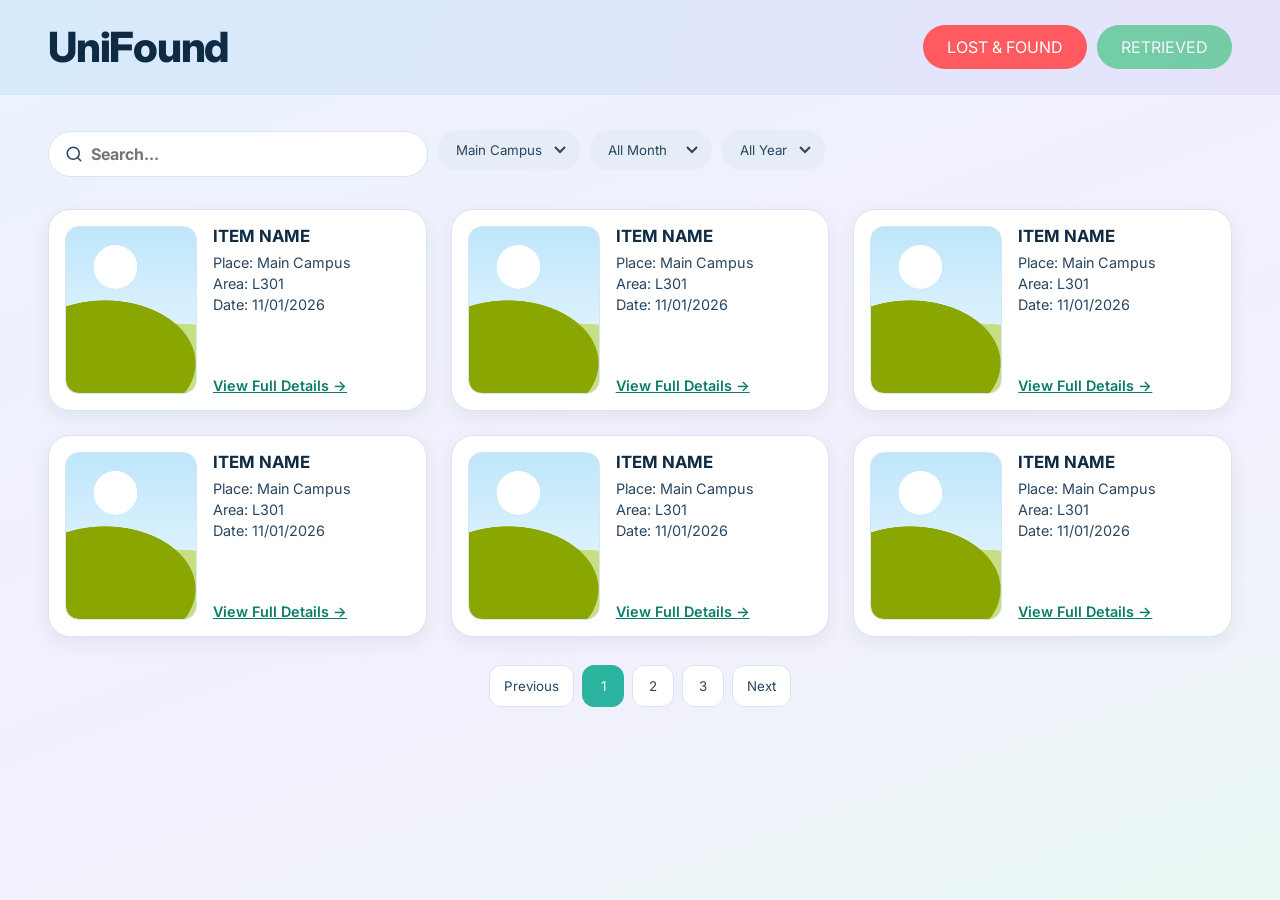
==== index.html @ 242deca7 "static pages and additional icons" ====
<!DOCTYPE html>
<html lang="en">
<head>
  <meta charset="utf-8">
  <meta name="viewport" content="width=device-width, initial-scale=1">
  <title>UniFound</title>
  <link rel="preconnect" href="https://fonts.googleapis.com">
  <link rel="stylesheet" href="https://fonts.googleapis.com/css2?family=Inter:wght@400;500;600;700;800&display=swap">
  <link rel="stylesheet" href="css/style.css">
</head>
<body>

  <!-- ===== Header ===== -->
  <header class="top">
    <a class="logo" href="index.html">UniFound</a>
    <nav class="nav">
      <a class="pill lf on" href="index.html">LOST &amp; FOUND</a>
      <a class="pill rt" href="retrieved.html">RETRIEVED</a>
    </nav>
  </header>

  <main>
    <!-- Search and filters -->
    <div class="bar">
      <label class="search">
        <img class="icon" src="assets/icons/search.svg" alt="">
        <input type="search" placeholder="Search..." aria-label="Search items">
      </label>
      <select aria-label="Campus">
        <option>Main Campus</option>
        <option>All Campuses</option>
      </select>
      <select aria-label="Month">
        <option>All Month</option>
        <option>November</option>
      </select>
      <select aria-label="Year">
        <option>All Year</option>
        <option>2026</option>
      </select>
    </div>
    <!-- Item cards -->
    <section class="grid">
      <article class="card" style="--i: 1">
        <div class="ph"></div>
        <div class="card-body">
          <h3>Item name</h3>
          <span>Place: Main Campus</span>
          <span>Area: L301</span>
          <span>Date: 11/01/2026</span>
          <a class="more" href="#details">View Full Details &rarr;</a>
        </div>
      </article>
      <article class="card" style="--i: 2">
        <div class="ph"></div>
        <div class="card-body">
          <h3>Item name</h3>
          <span>Place: Main Campus</span>
          <span>Area: L301</span>
          <span>Date: 11/01/2026</span>
          <a class="more" href="#details">View Full Details &rarr;</a>
        </div>
      </article>
      <article class="card" style="--i: 3">
        <div class="ph"></div>
        <div class="card-body">
          <h3>Item name</h3>
          <span>Place: Main Campus</span>
          <span>Area: L301</span>
          <span>Date: 11/01/2026</span>
          <a class="more" href="#details">View Full Details &rarr;</a>
        </div>
      </article>
      <article class="card" style="--i: 4">
        <div class="ph"></div>
        <div class="card-body">
          <h3>Item name</h3>
          <span>Place: Main Campus</span>
          <span>Area: L301</span>
          <span>Date: 11/01/2026</span>
          <a class="more" href="#details">View Full Details &rarr;</a>
        </div>
      </article>
      <article class="card" style="--i: 5">
        <div class="ph"></div>
        <div class="card-body">
          <h3>Item name</h3>
          <span>Place: Main Campus</span>
          <span>Area: L301</span>
          <span>Date: 11/01/2026</span>
          <a class="more" href="#details">View Full Details &rarr;</a>
        </div>
      </article>
      <article class="card" style="--i: 6">
        <div class="ph"></div>
        <div class="card-body">
          <h3>Item name</h3>
          <span>Place: Main Campus</span>
          <span>Area: L301</span>
          <span>Date: 11/01/2026</span>
          <a class="more" href="#details">View Full Details &rarr;</a>
        </div>
      </article>
    </section>
    <!-- Pagination -->
    <nav class="pager" aria-label="Pages">
      <button type="button">Previous</button>
      <button type="button" class="on">1</button>
      <button type="button">2</button>
      <button type="button">3</button>
      <button type="button">Next</button>
    </nav>
  </main>

  <!-- ===== Item popup (opened by the #details link on each card) ===== -->
  <div id="details" class="overlay">
    <div class="dialog" role="dialog" aria-modal="true" aria-labelledby="item-title">
      <a class="close" href="#" aria-label="Close"><img class="icon" src="assets/icons/close.svg" alt=""></a>

      <!-- Photo viewer -->
      <div class="gallery">
        <span class="count">3/5</span>
        <div class="ph"></div>
        <button class="view" type="button">VIEW IMAGE</button>
      </div>

      <!-- Details -->
      <div class="info">
        <h2 id="item-title">Phone with black case <span>ID#6767</span></h2>
        <b>Item Description:</b>
        <p class="desc">Black phone with black case, with a sanrio kuromi sticker at the back of the case</p>
        <div class="meta">
          <span><b>Place:</b> Main Campus</span>
          <span><b>Status:</b> <span class="bad">UNCLAIMED</span></span>
          <span><b>Area:</b> L304</span>
          <span></span>
          <span><b>Date Lost:</b> 11/01/2026</span>
        </div>
        <!-- University contact details -->
        <div class="claim">
          <p>If you claim that this item is yours, please message or contact us at:</p>
          <div class="contact">
            <span><img class="icon" src="assets/icons/phone.svg" alt=""> (075) 523 2000</span>
            <a href="mailto:info@udd.edu.ph"><img class="icon" src="assets/icons/mail.svg" alt=""> info@udd.edu.ph</a>
            <a href="#"><img class="icon" src="assets/icons/messenger.svg" alt=""> Universidad de Dagupan</a>
          </div>
        </div>
      </div>
    </div>
  </div>

</body>
</html>
---- css/style.css ----
/* ==========================================================================
   UniFound – stylesheet
   1. Tokens   2. Base   3. Header   4. Toolbar   5. Cards   6. Pagination
   7. Popup    8. Buttons   9. Forms   10. Responsive & reduced motion
   ========================================================================== */

/* 1. Tokens ---------------------------------------------------------------- */
:root {
  --navy: #0f2a43;
  --ink: #2a4560;
  --teal: #2bb5a0;
  --violet: #7c5cf0;
  --coral: #ff5a5f;
  --green: #2fbf71;
  --line: #d9e5f2;
  --radius: 22px;
  --header-gradient: linear-gradient(110deg, #d6eafb 0%, #e8e2fb 55%, #d5f2ec 100%);
}

/* 2. Base ------------------------------------------------------------------ */
* {
  box-sizing: border-box;
  margin: 0;
}

body {
  min-height: 100vh;
  font-family: Inter, "Segoe UI", system-ui, sans-serif;
  color: var(--navy);
  background: linear-gradient(160deg, #eaf3fc, #f3effd 60%, #e9f8f4) fixed;
}

a {
  color: inherit;
}

:focus-visible {
  outline: 3px solid var(--violet);
  outline-offset: 2px;
}

.icon {
  width: 1.15em;
  height: 1.15em;
  flex: none;
}

/* 3. Header ---------------------------------------------------------------- */
.top {
  display: flex;
  flex-wrap: wrap;
  align-items: center;
  justify-content: space-between;
  gap: 16px;
  padding: 22px clamp(16px, 4vw, 48px);
  border-bottom: 1px solid var(--line);
  background: var(--header-gradient);
  background-size: 200% 100%;
  animation: drift 14s ease-in-out infinite alternate;
}

@keyframes drift {
  to { background-position: 100% 0; }
}

.logo {
  font-size: clamp(1.8rem, 4vw, 2.6rem);
  font-weight: 800;
  letter-spacing: -0.03em;
  text-decoration: none;
}

.logo small {
  margin-left: 6px;
  font-size: 0.45em;
  font-weight: 600;
  color: var(--ink);
}

.nav {
  display: flex;
  flex-wrap: wrap;
  align-items: center;
  gap: 10px;
}

.pill {
  padding: 12px 24px;
  border: 0;
  border-radius: 999px;
  font: 600 1rem inherit;
  font-family: inherit;
  color: #fff;
  text-decoration: none;
  cursor: pointer;
  opacity: 0.62;
  transition: opacity 0.2s, transform 0.2s;
}

.pill:hover,
.pill.on {
  opacity: 1;
}

.pill:active {
  transform: scale(0.97);
}

.pill.lf  { background: var(--coral); }
.pill.rt  { background: var(--green); }
.pill.out {
  background: #fff;
  color: var(--navy);
  border: 1px solid var(--line);
  opacity: 1;
}

/* 4. Toolbar (search + filters) -------------------------------------------- */
.bar {
  display: flex;
  flex-wrap: wrap;
  align-items: center;
  gap: 10px;
  padding: 22px clamp(16px, 4vw, 48px) 6px;
}

.search {
  display: flex;
  align-items: center;
  gap: 8px;
  flex: 1 1 240px;
  max-width: 380px;
  padding: 0 16px;
  background: #fff;
  border: 1px solid var(--line);
  border-radius: 999px;
}

.search:focus-within {
  border-color: var(--violet);
  box-shadow: 0 0 0 3px #7c5cf025;
}

.search input {
  width: 100%;
  padding: 12px 0;
  border: 0;
  outline: 0;
  font: inherit;
  background: none;
}

.bar select {
  appearance: none;
  padding: 12px 38px 12px 18px;
  border: 0;
  border-radius: 999px;
  font: 500 0.95rem inherit;
  font-family: inherit;
  color: var(--ink);
  cursor: pointer;
  background: #e6edf6 url("data:image/svg+xml,%3Csvg xmlns='http://www.w3.org/2000/svg' width='12' height='8'%3E%3Cpath d='M1 1l5 5 5-5' fill='none' stroke='%232a4560' stroke-width='2'/%3E%3C/svg%3E") no-repeat right 14px center;
}

/* 5. Item cards ------------------------------------------------------------ */
.grid {
  display: grid;
  grid-template-columns: repeat(auto-fill, minmax(330px, 1fr));
  gap: 24px;
  padding: 20px clamp(16px, 4vw, 48px) 10px;
}

.card {
  display: flex;
  gap: 16px;
  padding: 16px;
  background: #fff;
  border: 1px solid var(--line);
  border-radius: var(--radius);
  box-shadow: 0 6px 18px #0f2a4310;
  transition: transform 0.2s, box-shadow 0.2s;
  animation: rise 0.5s both;
  animation-delay: calc(var(--i, 0) * 70ms);
}

.card:hover {
  transform: translateY(-3px);
  box-shadow: 0 12px 26px #0f2a4318;
}

.card.done {
  background: linear-gradient(160deg, #e4f8ec, #d4f3e2);
  border-color: #b7e4c8;
}

@keyframes rise {
  from { opacity: 0; transform: translateY(14px); }
}

.card-body {
  display: flex;
  flex-direction: column;
  gap: 4px;
  flex: 1;
  min-width: 0;
  font-size: 0.9rem;
  color: var(--ink);
}

.card-body h3 {
  margin-bottom: 4px;
  font-size: 1.05rem;
  text-transform: uppercase;
  color: var(--navy);
}

.more {
  margin-top: auto;
  padding-top: 6px;
  font-weight: 600;
  color: #0a7d68;
  text-decoration: underline;
}

/* Photo placeholder: sky, cloud and hills drawn in CSS. Replace with <img>. */
.ph {
  position: relative;
  flex: none;
  width: 132px;
  min-height: 168px;
  border: 1px solid var(--line);
  border-radius: 14px;
  background:
    radial-gradient(ellipse 70% 38% at 30% 82%, #8aa600 99%, #0000),
    radial-gradient(ellipse 90% 30% at 80% 88%, #c6df83 99%, #0000),
    radial-gradient(circle 22px at 38% 24%, #fff 98%, #0000),
    linear-gradient(#bfe6fb, #f0faff);
}

/* 6. Pagination ------------------------------------------------------------ */
.pager {
  display: flex;
  justify-content: center;
  gap: 8px;
  padding: 18px 16px 40px;
}

.pager button {
  min-width: 42px;
  height: 42px;
  padding: 0 14px;
  border: 1px solid var(--line);
  border-radius: 12px;
  font: 600 0.95rem inherit;
  font-family: inherit;
  color: var(--ink);
  background: #fff;
  cursor: pointer;
}

.pager button.on {
  color: #fff;
  background: var(--teal);
  border-color: var(--teal);
}

.fab {
  position: fixed;
  right: clamp(16px, 4vw, 48px);
  bottom: 28px;
  display: inline-flex;
  align-items: center;
  gap: 8px;
  padding: 16px 26px;
  border-radius: 999px;
  font-weight: 700;
  color: #fff;
  text-decoration: none;
  background: linear-gradient(110deg, #2b6fe0, #7c5cf0);
  box-shadow: 0 10px 24px #4a4ae055;
  transition: transform 0.2s;
}

.fab:hover {
  transform: translateY(-2px);
}

/* 7. Item popup (opens with :target, no JS) -------------------------------- */
.overlay {
  position: fixed;
  inset: 0;
  z-index: 10;
  display: none;
  align-items: center;
  justify-content: center;
  padding: 16px;
  overflow: auto;
  background: #0f2a4366;
  backdrop-filter: blur(4px);
}

.overlay:target {
  display: flex;
}

.dialog {
  position: relative;
  display: grid;
  grid-template-columns: minmax(220px, 300px) 1fr;
  gap: 28px;
  width: 100%;
  max-width: 960px;
  padding: 28px;
  background: #fff;
  border-radius: 28px;
  animation: pop 0.28s cubic-bezier(0.2, 0.9, 0.3, 1.2);
}

.dialog.done {
  background: linear-gradient(160deg, #eefcf3, #e1f6ea);
}

@keyframes pop {
  from { opacity: 0; transform: scale(0.94) translateY(10px); }
}

.close {
  position: absolute;
  top: -14px;
  right: -10px;
  display: grid;
  place-items: center;
  width: 44px;
  height: 44px;
  border: 3px solid #fff;
  border-radius: 50%;
  background: var(--coral);
}

/* photo viewer */
.gallery {
  position: relative;
  min-height: 340px;
  overflow: hidden;
  border-radius: 18px;
  box-shadow: 8px 8px 0 #8aa60055;
}

.gallery .ph {
  position: absolute;
  inset: 0;
  width: auto;
  border: 0;
  border-radius: 0;
}

.gallery .count {
  position: absolute;
  top: 10px;
  right: 10px;
  z-index: 1;
  padding: 6px 12px;
  border-radius: 999px;
  font-size: 0.85rem;
  color: #fff;
  background: #2a4560cc;
}

.gallery .view {
  position: absolute;
  bottom: 16px;
  left: 50%;
  translate: -50% 0;
  padding: 12px 26px;
  border: 0;
  border-radius: 999px;
  font: 600 1rem inherit;
  font-family: inherit;
  color: var(--navy);
  background: #cfe0ff;
  cursor: pointer;
}

/* details column */
.info h2 {
  display: flex;
  justify-content: space-between;
  gap: 12px;
  margin-bottom: 12px;
  padding-bottom: 8px;
  font-size: 1.6rem;
  text-transform: uppercase;
  border-bottom: 3px solid var(--navy);
}

.info h2 span {
  font-size: 0.9rem;
}

.desc {
  margin: 6px 0 14px;
  padding: 14px 16px;
  line-height: 1.5;
  background: #fff;
  border: 2px solid var(--navy);
  border-radius: 16px;
}

.meta {
  display: grid;
  grid-template-columns: 1fr 1fr;
  gap: 6px 16px;
  margin-bottom: 14px;
}

.bad { color: #e03131; font-weight: 600; }
.ok  { color: #0a7d3a; font-weight: 600; }

.claim {
  padding-top: 14px;
  border-top: 3px solid var(--navy);
}

.claim p {
  margin-bottom: 10px;
  font-weight: 700;
}

.contact {
  display: grid;
  grid-template-columns: 1fr 1fr;
  gap: 8px 16px;
}

.contact a,
.contact span {
  display: flex;
  align-items: center;
  gap: 8px;
}

.contact a {
  text-decoration: underline;
}

/* 8. Buttons --------------------------------------------------------------- */
.acts {
  display: flex;
  flex-wrap: wrap;
  align-items: center;
  gap: 12px;
}

.spacer {
  flex: 1;
}

.btn {
  display: inline-flex;
  align-items: center;
  gap: 8px;
  padding: 14px 26px;
  border: 0;
  border-radius: 999px;
  font: 600 1rem inherit;
  font-family: inherit;
  text-decoration: none;
  cursor: pointer;
  transition: transform 0.2s;
}

.btn:active {
  transform: scale(0.97);
}

.btn.grey   { background: #cfd8e3; color: var(--navy); }
.btn.yellow { background: #ffd93d; color: var(--navy); }
.btn.blue   { background: linear-gradient(110deg, #4b8bf5, #7c5cf0); color: #fff; }

/* Claim stays disabled until a file is chosen in #file (pure CSS). */
.claimbox .yellow[aria-disabled="true"] {
  opacity: 0.5;
  pointer-events: none;
}

.claimbox:has(#file:valid) .yellow {
  opacity: 1;
  pointer-events: auto;
}

.round {
  display: grid;
  place-items: center;
  width: 48px;
  height: 48px;
  border: 0;
  border-radius: 50%;
  cursor: pointer;
}

.round.edit { background: #cfe0ff; }
.round.del  { background: #ee3b30; }

/* 9. Login + Add Item form ------------------------------------------------- */
.panel {
  max-width: 640px;
  margin: 56px auto;
  padding: 32px;
  background: #fff;
  border: 1px solid var(--line);
  border-radius: 28px;
  box-shadow: 0 10px 30px #0f2a4312;
  animation: pop 0.35s both;
}

.panel h1 {
  margin-bottom: 22px;
  text-align: center;
}

label {
  display: block;
  margin: 14px 0 6px;
  font-weight: 700;
}

.field {
  width: 100%;
  padding: 14px 16px;
  border: 2px solid transparent;
  border-radius: 14px;
  font: inherit;
  background: #e3eeff;
}

.field:focus {
  outline: 0;
  background: #fff;
  border-color: var(--violet);
}

.center {
  display: flex;
  justify-content: center;
  margin-top: 24px;
}

.wrap {
  display: grid;
  grid-template-columns: minmax(260px, 1fr) 1.4fr;
  gap: 32px;
  padding: 32px clamp(16px, 4vw, 48px);
}

.drop {
  display: flex;
  flex-direction: column;
  align-items: center;
  justify-content: center;
  gap: 10px;
  min-height: 320px;
  margin: 0;
  padding: 20px;
  text-align: center;
  color: var(--ink);
  background: #fff;
  border: 2px dashed #9db6d6;
  border-radius: 24px;
  cursor: pointer;
  transition: background 0.2s, border-color 0.2s;
}

.drop:hover {
  background: #eef4ff;
  border-color: var(--violet);
}

.drop .icon {
  width: 72px;
  height: 72px;
}

.chips {
  display: flex;
  gap: 8px;
}

.chips span {
  padding: 6px 16px;
  border-radius: 999px;
  font-size: 0.85rem;
  background: #dde5ef;
}

.thumbs {
  display: flex;
  align-items: center;
  gap: 10px;
  margin-top: 14px;
}

.thumbs .ph {
  width: 70px;
  min-height: 84px;
}

.row {
  display: flex;
  flex-wrap: wrap;
  align-items: center;
  gap: 10px;
}

.row label {
  margin: 14px 0 6px;
}

/* Validation message shows while any required field is still empty. */
.err {
  display: none;
  align-items: center;
  gap: 8px;
  width: fit-content;
  margin-top: 16px;
  padding: 12px 20px;
  border-radius: 999px;
  font-weight: 600;
  color: #a61e22;
  background: #ffd5d6;
}

.wrap:has(:invalid) .err {
  display: flex;
}

/* 10. Responsive + reduced motion ----------------------------------------- */
@media (max-width: 760px) {
  .dialog { grid-template-columns: 1fr; padding: 20px; }
  .gallery { min-height: 260px; }
  .wrap { grid-template-columns: 1fr; }
  .meta,
  .contact { grid-template-columns: 1fr; }
  .close { top: -12px; right: 0; }
  .fab { bottom: 16px; }
}

@media (prefers-reduced-motion: reduce) {
  * {
    animation: none !important;
    transition: none !important;
  }
}
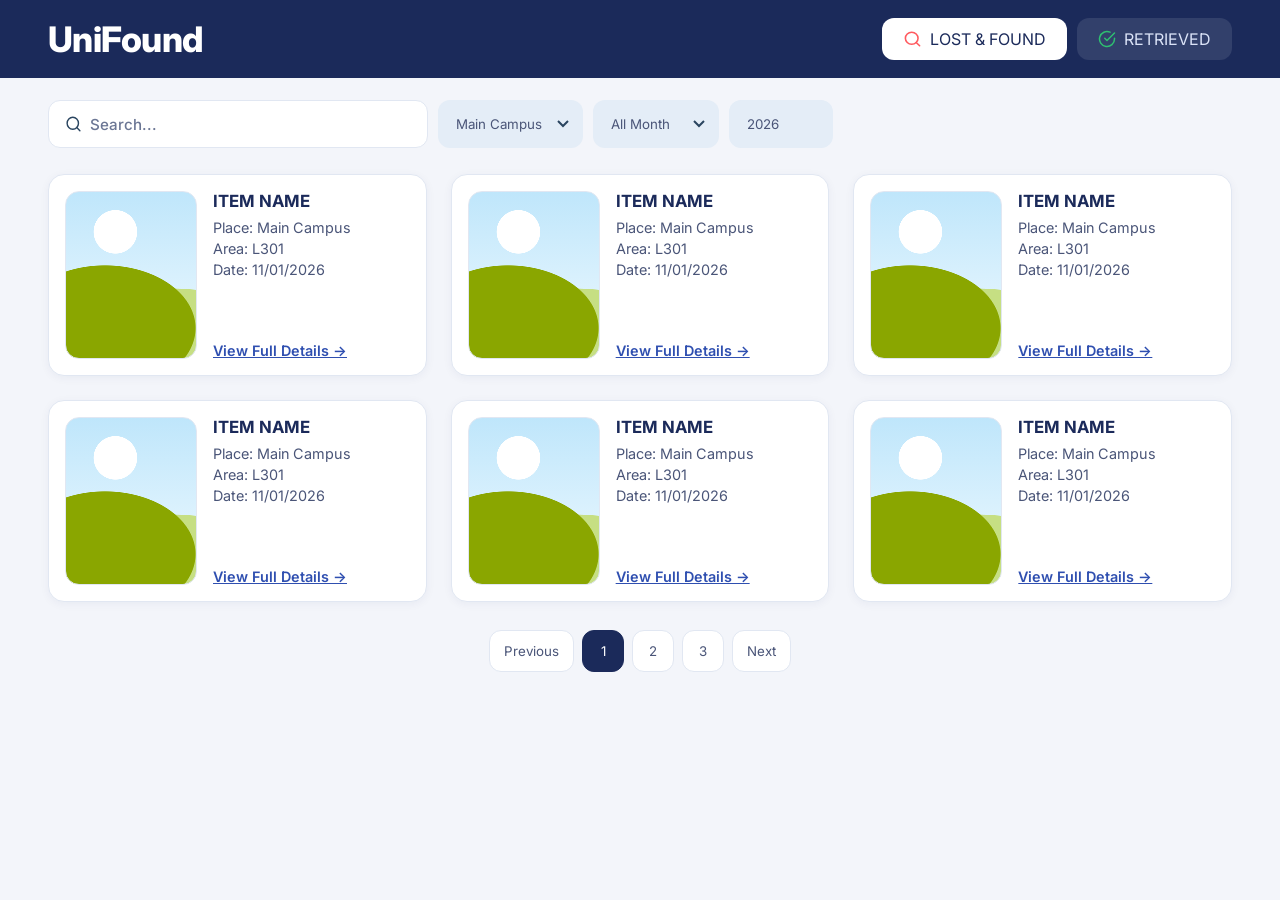
==== commit 57501a88: "improved UI to match STEPS UI" ====
--- a/index.html
+++ b/index.html
@@ -14,8 +14,8 @@
   <header class="top">
     <a class="logo" href="index.html">UniFound</a>
     <nav class="nav">
-      <a class="pill lf on" href="index.html">LOST &amp; FOUND</a>
-      <a class="pill rt" href="retrieved.html">RETRIEVED</a>
+      <a class="pill lf on" href="index.html"><img class="icon" src="assets/icons/nav-lost.svg" alt=""> LOST &amp; FOUND</a>
+      <a class="pill rt" href="retrieved.html"><img class="icon" src="assets/icons/nav-retrieved.svg" alt=""> RETRIEVED</a>
     </nav>
   </header>
 
@@ -27,17 +27,27 @@
         <input type="search" placeholder="Search..." aria-label="Search items">
       </label>
       <select aria-label="Campus">
-        <option>Main Campus</option>
         <option>All Campuses</option>
+        <option selected>Main Campus</option>
+        <option>Arzadon Gym</option>
+        <option>Fame Building</option>
       </select>
       <select aria-label="Month">
         <option>All Month</option>
+        <option>January</option>
+        <option>February</option>
+        <option>March</option>
+        <option>April</option>
+        <option>May</option>
+        <option>June</option>
+        <option>July</option>
+        <option>August</option>
+        <option>September</option>
+        <option>October</option>
         <option>November</option>
+        <option>December</option>
       </select>
-      <select aria-label="Year">
-        <option>All Year</option>
-        <option>2026</option>
-      </select>
+      <input class="year" type="number" value="2026" min="2000" max="2100" step="1" placeholder="All Year" aria-label="Year">
     </div>
     <!-- Item cards -->
     <section class="grid">
--- a/css/style.css
+++ b/css/style.css
@@ -5,16 +5,24 @@
    ========================================================================== */
 
 /* 1. Tokens ---------------------------------------------------------------- */
+/* Palette follows STEP S: deep navy chrome, white surfaces, pale blue-grey UI. */
 :root {
-  --navy: #0f2a43;
-  --ink: #2a4560;
-  --teal: #2bb5a0;
-  --violet: #7c5cf0;
+  --navy: #1b2a5a;        /* header, headings, primary buttons */
+  --navy-deep: #12234d;   /* button hover / strong text */
+  --ink: #4a5578;         /* body text on cards */
+  --muted: #6b7694;
+  --bg: #f3f5fa;          /* page background */
+  --soft: #e4edf7;        /* secondary buttons, filters */
+  --field: #eef2f9;
+  --line: #e1e7f2;
+  --accent: #2f4fb0;      /* focus rings, links */
   --coral: #ff5a5f;
   --green: #2fbf71;
-  --line: #d9e5f2;
-  --radius: 22px;
-  --header-gradient: linear-gradient(110deg, #d6eafb 0%, #e8e2fb 55%, #d5f2ec 100%);
+  --ok: #0e7a4e;          /* retrieved / passed */
+  --ok-bg: #e7f6ee;
+  --bad: #c62828;         /* unclaimed / missing */
+  --bad-bg: #fde8e8;
+  --radius: 16px;
 }
 
 /* 2. Base ------------------------------------------------------------------ */
@@ -27,7 +35,7 @@
   min-height: 100vh;
   font-family: Inter, "Segoe UI", system-ui, sans-serif;
   color: var(--navy);
-  background: linear-gradient(160deg, #eaf3fc, #f3effd 60%, #e9f8f4) fixed;
+  background: var(--bg);
 }
 
 a {
@@ -35,7 +43,7 @@
 }
 
 :focus-visible {
-  outline: 3px solid var(--violet);
+  outline: 3px solid var(--accent);
   outline-offset: 2px;
 }
 
@@ -52,21 +60,16 @@
   align-items: center;
   justify-content: space-between;
   gap: 16px;
-  padding: 22px clamp(16px, 4vw, 48px);
-  border-bottom: 1px solid var(--line);
-  background: var(--header-gradient);
-  background-size: 200% 100%;
-  animation: drift 14s ease-in-out infinite alternate;
-}
-
-@keyframes drift {
-  to { background-position: 100% 0; }
+  padding: 18px clamp(16px, 4vw, 48px);
+  color: #fff;
+  background: var(--navy);
 }
 
 .logo {
-  font-size: clamp(1.8rem, 4vw, 2.6rem);
+  font-size: clamp(1.6rem, 4vw, 2.2rem);
   font-weight: 800;
-  letter-spacing: -0.03em;
+  letter-spacing: -0.02em;
+  color: #fff;
   text-decoration: none;
 }
 
@@ -74,7 +77,7 @@
   margin-left: 6px;
   font-size: 0.45em;
   font-weight: 600;
-  color: var(--ink);
+  color: #b9c4e6;
 }
 
 .nav {
@@ -85,34 +88,39 @@
 }
 
 .pill {
-  padding: 12px 24px;
-  border: 0;
-  border-radius: 999px;
-  font: 600 1rem inherit;
+  display: inline-flex;
+  align-items: center;
+  gap: 8px;
+  padding: 10px 20px;
+  border: 1px solid transparent;
+  border-radius: 12px;
+  font: 600 0.95rem inherit;
   font-family: inherit;
+  color: #dbe3f7;
+  text-decoration: none;
+  background: #ffffff1a;
+  cursor: pointer;
+  transition: background 0.2s, color 0.2s;
+}
+
+.pill:hover {
+  background: #ffffff2e;
+}
+
+/* Active page: white, like the active sidebar item in STEP S */
+.pill.on {
+  color: var(--navy);
+  background: #fff;
+}
+
+.pill.out {
   color: #fff;
-  text-decoration: none;
-  cursor: pointer;
-  opacity: 0.62;
-  transition: opacity 0.2s, transform 0.2s;
-}
-
-.pill:hover,
-.pill.on {
-  opacity: 1;
-}
-
-.pill:active {
-  transform: scale(0.97);
-}
-
-.pill.lf  { background: var(--coral); }
-.pill.rt  { background: var(--green); }
-.pill.out {
-  background: #fff;
-  color: var(--navy);
-  border: 1px solid var(--line);
-  opacity: 1;
+  background: transparent;
+  border-color: #ffffff59;
+}
+
+.pill.out:hover {
+  background: #ffffff1a;
 }
 
 /* 4. Toolbar (search + filters) -------------------------------------------- */
@@ -130,36 +138,82 @@
   gap: 8px;
   flex: 1 1 240px;
   max-width: 380px;
+  height: 48px;
+  margin: 0;               /* cancel the global label margin */
   padding: 0 16px;
+  font-size: 0.95rem;
+  font-weight: 500;        /* cancel the global label bold */
   background: #fff;
   border: 1px solid var(--line);
-  border-radius: 999px;
+  border-radius: 12px;
 }
 
 .search:focus-within {
-  border-color: var(--violet);
-  box-shadow: 0 0 0 3px #7c5cf025;
+  border-color: var(--accent);
+  box-shadow: 0 0 0 3px #2f4fb025;
 }
 
 .search input {
   width: 100%;
-  padding: 12px 0;
+  height: 100%;
+  padding: 0;
   border: 0;
   outline: 0;
   font: inherit;
+  color: var(--navy);
   background: none;
+}
+
+.search input::placeholder {
+  color: var(--muted);
 }
 
 .bar select {
   appearance: none;
-  padding: 12px 38px 12px 18px;
+  height: 48px;
+  padding: 0 38px 0 18px;
   border: 0;
-  border-radius: 999px;
+  border-radius: 12px;
   font: 500 0.95rem inherit;
   font-family: inherit;
   color: var(--ink);
   cursor: pointer;
-  background: #e6edf6 url("data:image/svg+xml,%3Csvg xmlns='http://www.w3.org/2000/svg' width='12' height='8'%3E%3Cpath d='M1 1l5 5 5-5' fill='none' stroke='%232a4560' stroke-width='2'/%3E%3C/svg%3E") no-repeat right 14px center;
+  background: var(--soft) url("data:image/svg+xml,%3Csvg xmlns='http://www.w3.org/2000/svg' width='12' height='8'%3E%3Cpath d='M1 1l5 5 5-5' fill='none' stroke='%232a4560' stroke-width='2'/%3E%3C/svg%3E") no-repeat right 14px center;
+}
+
+/* Year: typeable number field; the up/down arrows only appear on hover or focus */
+.year {
+  width: 104px;
+  height: 48px;
+  padding: 0 8px 0 18px;
+  border: 0;
+  border-radius: 12px;
+  font: 500 0.95rem inherit;
+  font-family: inherit;
+  color: var(--ink);
+  background: var(--soft);
+  -moz-appearance: textfield;      /* Firefox: hide arrows by default */
+}
+
+.year:hover,
+.year:focus {
+  -moz-appearance: number-input;   /* Firefox: show arrows */
+}
+
+.year::-webkit-inner-spin-button {
+  height: 26px;
+  opacity: 0;                      /* Chrome/Edge/Safari: hidden until hover */
+  cursor: pointer;
+}
+
+.year:hover::-webkit-inner-spin-button,
+.year:focus::-webkit-inner-spin-button {
+  opacity: 1;
+}
+
+.year:focus {
+  outline: 0;
+  box-shadow: 0 0 0 3px #2f4fb025;
 }
 
 /* 5. Item cards ------------------------------------------------------------ */
@@ -177,7 +231,7 @@
   background: #fff;
   border: 1px solid var(--line);
   border-radius: var(--radius);
-  box-shadow: 0 6px 18px #0f2a4310;
+  box-shadow: 0 2px 10px #1b2a5a0d;
   transition: transform 0.2s, box-shadow 0.2s;
   animation: rise 0.5s both;
   animation-delay: calc(var(--i, 0) * 70ms);
@@ -185,12 +239,12 @@
 
 .card:hover {
   transform: translateY(-3px);
-  box-shadow: 0 12px 26px #0f2a4318;
+  box-shadow: 0 10px 24px #1b2a5a1a;
 }
 
 .card.done {
-  background: linear-gradient(160deg, #e4f8ec, #d4f3e2);
-  border-color: #b7e4c8;
+  background: var(--ok-bg);
+  border-color: #cbe8d8;
 }
 
 @keyframes rise {
@@ -218,7 +272,7 @@
   margin-top: auto;
   padding-top: 6px;
   font-weight: 600;
-  color: #0a7d68;
+  color: var(--accent);
   text-decoration: underline;
 }
 
@@ -260,8 +314,8 @@
 
 .pager button.on {
   color: #fff;
-  background: var(--teal);
-  border-color: var(--teal);
+  background: var(--navy);
+  border-color: var(--navy);
 }
 
 .fab {
@@ -272,12 +326,12 @@
   align-items: center;
   gap: 8px;
   padding: 16px 26px;
-  border-radius: 999px;
+  border-radius: 14px;
   font-weight: 700;
   color: #fff;
   text-decoration: none;
-  background: linear-gradient(110deg, #2b6fe0, #7c5cf0);
-  box-shadow: 0 10px 24px #4a4ae055;
+  background: var(--navy-deep);
+  box-shadow: 0 10px 24px #12234d55;
   transition: transform 0.2s;
 }
 
@@ -295,7 +349,7 @@
   justify-content: center;
   padding: 16px;
   overflow: auto;
-  background: #0f2a4366;
+  background: #12234d99;
   backdrop-filter: blur(4px);
 }
 
@@ -312,12 +366,12 @@
   max-width: 960px;
   padding: 28px;
   background: #fff;
-  border-radius: 28px;
+  border-radius: 20px;
   animation: pop 0.28s cubic-bezier(0.2, 0.9, 0.3, 1.2);
 }
 
 .dialog.done {
-  background: linear-gradient(160deg, #eefcf3, #e1f6ea);
+  background: var(--ok-bg);
 }
 
 @keyframes pop {
@@ -343,7 +397,7 @@
   min-height: 340px;
   overflow: hidden;
   border-radius: 18px;
-  box-shadow: 8px 8px 0 #8aa60055;
+  box-shadow: 6px 6px 0 #1b2a5a1f;
 }
 
 .gallery .ph {
@@ -363,7 +417,7 @@
   border-radius: 999px;
   font-size: 0.85rem;
   color: #fff;
-  background: #2a4560cc;
+  background: #1b2a5acc;
 }
 
 .gallery .view {
@@ -377,7 +431,7 @@
   font: 600 1rem inherit;
   font-family: inherit;
   color: var(--navy);
-  background: #cfe0ff;
+  background: var(--soft);
   cursor: pointer;
 }
 
@@ -402,8 +456,8 @@
   padding: 14px 16px;
   line-height: 1.5;
   background: #fff;
-  border: 2px solid var(--navy);
-  border-radius: 16px;
+  border: 1.5px solid #c9d3e6;
+  border-radius: 12px;
 }
 
 .meta {
@@ -413,8 +467,8 @@
   margin-bottom: 14px;
 }
 
-.bad { color: #e03131; font-weight: 600; }
-.ok  { color: #0a7d3a; font-weight: 600; }
+.bad { color: var(--bad); font-weight: 600; }
+.ok  { color: var(--ok); font-weight: 600; }
 
 .claim {
   padding-top: 14px;
@@ -459,9 +513,9 @@
   display: inline-flex;
   align-items: center;
   gap: 8px;
-  padding: 14px 26px;
+  padding: 13px 24px;
   border: 0;
-  border-radius: 999px;
+  border-radius: 12px;
   font: 600 1rem inherit;
   font-family: inherit;
   text-decoration: none;
@@ -473,9 +527,10 @@
   transform: scale(0.97);
 }
 
-.btn.grey   { background: #cfd8e3; color: var(--navy); }
+.btn.grey   { background: var(--soft); color: var(--navy); }
 .btn.yellow { background: #ffd93d; color: var(--navy); }
-.btn.blue   { background: linear-gradient(110deg, #4b8bf5, #7c5cf0); color: #fff; }
+.btn.blue   { background: var(--navy); color: #fff; }
+.btn.blue:hover { background: var(--navy-deep); }
 
 /* Claim stays disabled until a file is chosen in #file (pure CSS). */
 .claimbox .yellow[aria-disabled="true"] {
@@ -498,86 +553,142 @@
   cursor: pointer;
 }
 
-.round.edit { background: #cfe0ff; }
+.round.edit { background: var(--soft); }
 .round.del  { background: #ee3b30; }
 
 /* 9. Login + Add Item form ------------------------------------------------- */
+label {
+  display: block;
+  margin: 0 0 6px;
+  font-size: 0.9rem;
+  font-weight: 700;
+  color: var(--navy);
+}
+
+/* Inputs are white with a visible border so they stand out on any background */
+.field {
+  width: 100%;
+  height: 48px;
+  padding: 0 16px;
+  border: 1.5px solid #c3cde3;
+  border-radius: 12px;
+  font: 500 0.95rem inherit;
+  font-family: inherit;
+  color: var(--navy);
+  background: #fff;
+  transition: border-color 0.2s, box-shadow 0.2s;
+}
+
+.field:hover {
+  border-color: #9fb0d4;
+}
+
+.field:focus {
+  outline: 0;
+  border-color: var(--accent);
+  box-shadow: 0 0 0 3px #2f4fb025;
+}
+
+textarea.field {
+  height: auto;
+  min-height: 150px;
+  padding: 14px 16px;
+  line-height: 1.5;
+  resize: vertical;
+}
+
+select.field {
+  appearance: none;
+  cursor: pointer;
+  padding-right: 40px;
+  background: #fff url("data:image/svg+xml,%3Csvg xmlns='http://www.w3.org/2000/svg' width='12' height='8'%3E%3Cpath d='M1 1l5 5 5-5' fill='none' stroke='%232a4560' stroke-width='2'/%3E%3C/svg%3E") no-repeat right 16px center;
+}
+
+/* Login card */
 .panel {
-  max-width: 640px;
+  max-width: 560px;
   margin: 56px auto;
   padding: 32px;
   background: #fff;
   border: 1px solid var(--line);
-  border-radius: 28px;
-  box-shadow: 0 10px 30px #0f2a4312;
+  border-radius: 20px;
+  box-shadow: 0 4px 20px #1b2a5a12;
   animation: pop 0.35s both;
 }
 
 .panel h1 {
-  margin-bottom: 22px;
+  margin-bottom: 8px;
   text-align: center;
 }
 
-label {
-  display: block;
-  margin: 14px 0 6px;
-  font-weight: 700;
-}
-
-.field {
-  width: 100%;
-  padding: 14px 16px;
-  border: 2px solid transparent;
-  border-radius: 14px;
-  font: inherit;
-  background: #e3eeff;
-}
-
-.field:focus {
-  outline: 0;
-  background: #fff;
-  border-color: var(--violet);
+.panel label {
+  margin-top: 18px;
 }
 
 .center {
   display: flex;
   justify-content: center;
-  margin-top: 24px;
-}
-
+  margin-top: 28px;
+}
+
+/* Add Item: two cards side by side (photos | details) */
 .wrap {
   display: grid;
-  grid-template-columns: minmax(260px, 1fr) 1.4fr;
-  gap: 32px;
-  padding: 32px clamp(16px, 4vw, 48px);
+  grid-template-columns: minmax(280px, 0.9fr) 1.4fr;
+  gap: 24px;
+  max-width: 1200px;
+  margin: 0 auto;
+  padding: 32px clamp(16px, 4vw, 48px) 48px;
+}
+
+.box {
+  display: flex;
+  flex-direction: column;
+  padding: 28px;
+  background: #fff;
+  border: 1px solid var(--line);
+  border-radius: 20px;
+  box-shadow: 0 2px 10px #1b2a5a0d;
+}
+
+.box h2 {
+  margin-bottom: 18px;
+  font-size: 1.15rem;
 }
 
 .drop {
   display: flex;
+  flex: 1;
   flex-direction: column;
   align-items: center;
   justify-content: center;
   gap: 10px;
-  min-height: 320px;
+  min-height: 300px;
   margin: 0;
   padding: 20px;
   text-align: center;
+  font-weight: 600;
   color: var(--ink);
-  background: #fff;
-  border: 2px dashed #9db6d6;
-  border-radius: 24px;
+  background: var(--field);
+  border: 2px dashed #b4c1dc;
+  border-radius: 16px;
   cursor: pointer;
   transition: background 0.2s, border-color 0.2s;
 }
 
 .drop:hover {
-  background: #eef4ff;
-  border-color: var(--violet);
+  background: #e6edf8;
+  border-color: var(--accent);
 }
 
 .drop .icon {
-  width: 72px;
-  height: 72px;
+  width: 64px;
+  height: 64px;
+}
+
+.drop small {
+  font-weight: 500;
+  color: var(--muted);
 }
 
 .chips {
@@ -589,30 +700,42 @@
   padding: 6px 16px;
   border-radius: 999px;
   font-size: 0.85rem;
-  background: #dde5ef;
+  font-weight: 600;
+  background: var(--soft);
 }
 
 .thumbs {
   display: flex;
   align-items: center;
   gap: 10px;
-  margin-top: 14px;
+  margin-top: 18px;
 }
 
 .thumbs .ph {
-  width: 70px;
-  min-height: 84px;
-}
-
-.row {
+  width: 72px;
+  min-height: 88px;
+}
+
+/* Details grid: name and description span full width, then 3 equal columns */
+.form-grid {
+  display: grid;
+  grid-template-columns: repeat(3, 1fr);
+  gap: 18px;
+}
+
+.form-grid .full {
+  grid-column: 1 / -1;
+}
+
+.form-foot {
   display: flex;
   flex-wrap: wrap;
   align-items: center;
-  gap: 10px;
-}
-
-.row label {
-  margin: 14px 0 6px;
+  justify-content: flex-end;   /* buttons stay on the right, with or without the error */
+  gap: 16px;
+  margin-top: 28px;
+  padding-top: 20px;
+  border-top: 1px solid var(--line);
 }
 
 /* Validation message shows while any required field is still empty. */
@@ -620,13 +743,12 @@
   display: none;
   align-items: center;
   gap: 8px;
-  width: fit-content;
-  margin-top: 16px;
-  padding: 12px 20px;
-  border-radius: 999px;
+  margin-right: auto;          /* pushes the error to the left edge */
+  padding: 11px 18px;
+  border-radius: 12px;
   font-weight: 600;
-  color: #a61e22;
-  background: #ffd5d6;
+  color: var(--bad);
+  background: var(--bad-bg);
 }
 
 .wrap:has(:invalid) .err {
@@ -638,6 +760,7 @@
   .dialog { grid-template-columns: 1fr; padding: 20px; }
   .gallery { min-height: 260px; }
   .wrap { grid-template-columns: 1fr; }
+  .form-grid { grid-template-columns: 1fr; }
   .meta,
   .contact { grid-template-columns: 1fr; }
   .close { top: -12px; right: 0; }
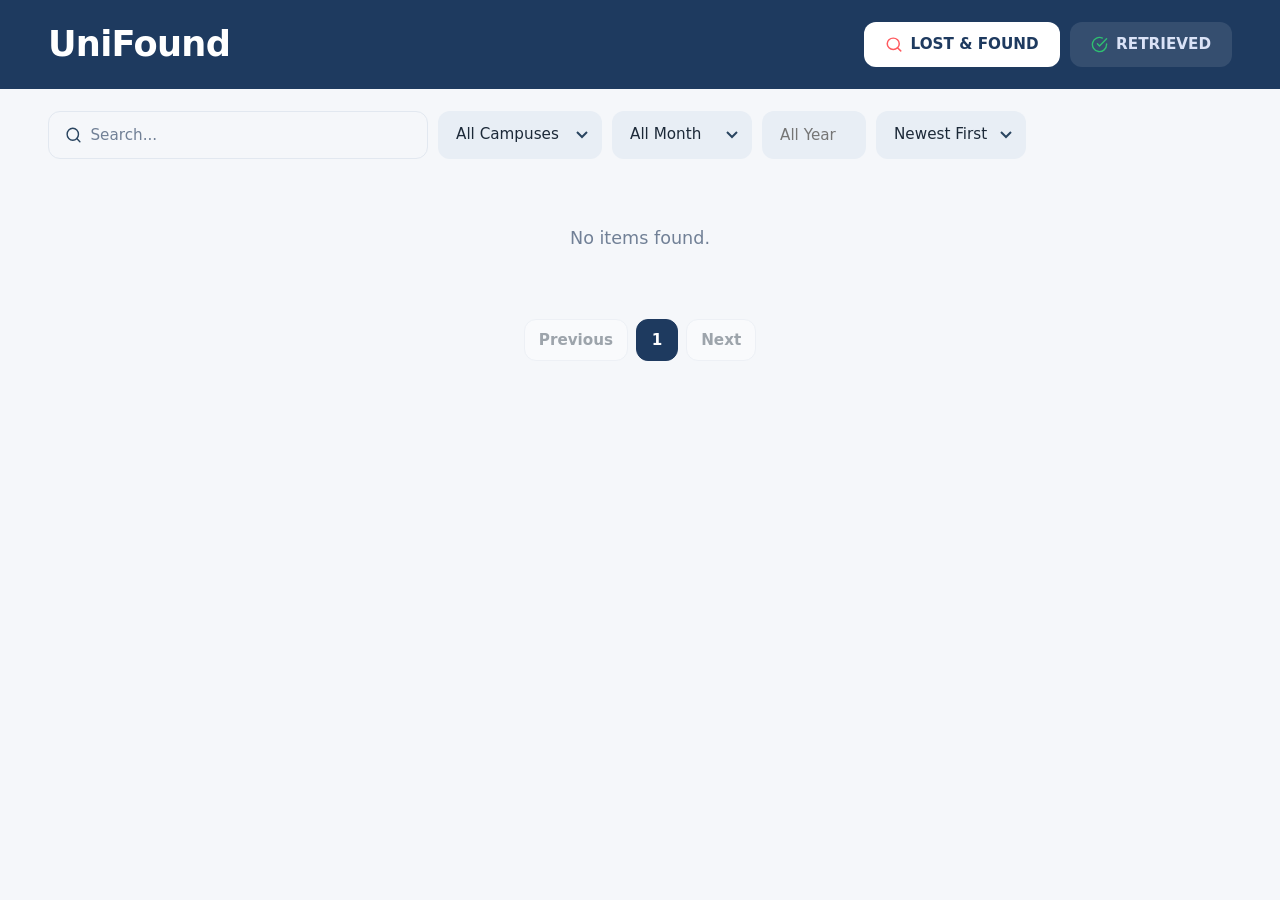
==== commit 7ba16dfa: "major update; added js functionality, bug fixes and css adjustment to match step-s scheme" ====
--- a/index.html
+++ b/index.html
@@ -1,163 +1,79 @@
 <!DOCTYPE html>
 <html lang="en">
 <head>
-  <meta charset="utf-8">
-  <meta name="viewport" content="width=device-width, initial-scale=1">
-  <title>UniFound</title>
-  <link rel="preconnect" href="https://fonts.googleapis.com">
-  <link rel="stylesheet" href="https://fonts.googleapis.com/css2?family=Inter:wght@400;500;600;700;800&display=swap">
-  <link rel="stylesheet" href="css/style.css">
+	<meta charset="utf-8">
+	<meta name="viewport" content="width=device-width, initial-scale=1">
+	<meta http-equiv="Cache-Control" content="no-cache, no-store, must-revalidate">
+	<title>UniFound</title>
+	<link rel="preconnect" href="https://fonts.googleapis.com">
+	<link rel="stylesheet" href="https://fonts.googleapis.com/css2?family=Inter:wght@400;500;600;700;800&display=swap">
+	<link rel="stylesheet" href="css/style.css">
 </head>
-<body>
+<body data-page="lost">
+	<header class="top">
+		<a class="logo" href="index.html">UniFound</a>
+		<nav class="nav">
+			<a class="pill lf on" href="index.html"><img class="icon" src="assets/icons/nav-lost.svg" alt=""> LOST &amp; FOUND</a>
+			<a class="pill rt" href="retrieved.html"><img class="icon" src="assets/icons/nav-retrieved.svg" alt=""> RETRIEVED</a>
+		</nav>
+	</header>
 
-  <!-- ===== Header ===== -->
-  <header class="top">
-    <a class="logo" href="index.html">UniFound</a>
-    <nav class="nav">
-      <a class="pill lf on" href="index.html"><img class="icon" src="assets/icons/nav-lost.svg" alt=""> LOST &amp; FOUND</a>
-      <a class="pill rt" href="retrieved.html"><img class="icon" src="assets/icons/nav-retrieved.svg" alt=""> RETRIEVED</a>
-    </nav>
-  </header>
-
-  <main>
-    <!-- Search and filters -->
-    <div class="bar">
-      <label class="search">
-        <img class="icon" src="assets/icons/search.svg" alt="">
-        <input type="search" placeholder="Search..." aria-label="Search items">
-      </label>
-      <select aria-label="Campus">
-        <option>All Campuses</option>
-        <option selected>Main Campus</option>
-        <option>Arzadon Gym</option>
-        <option>Fame Building</option>
-      </select>
-      <select aria-label="Month">
-        <option>All Month</option>
-        <option>January</option>
-        <option>February</option>
-        <option>March</option>
-        <option>April</option>
-        <option>May</option>
-        <option>June</option>
-        <option>July</option>
-        <option>August</option>
-        <option>September</option>
-        <option>October</option>
-        <option>November</option>
-        <option>December</option>
-      </select>
-      <input class="year" type="number" value="2026" min="2000" max="2100" step="1" placeholder="All Year" aria-label="Year">
-    </div>
-    <!-- Item cards -->
-    <section class="grid">
-      <article class="card" style="--i: 1">
-        <div class="ph"></div>
-        <div class="card-body">
-          <h3>Item name</h3>
-          <span>Place: Main Campus</span>
-          <span>Area: L301</span>
-          <span>Date: 11/01/2026</span>
-          <a class="more" href="#details">View Full Details &rarr;</a>
-        </div>
-      </article>
-      <article class="card" style="--i: 2">
-        <div class="ph"></div>
-        <div class="card-body">
-          <h3>Item name</h3>
-          <span>Place: Main Campus</span>
-          <span>Area: L301</span>
-          <span>Date: 11/01/2026</span>
-          <a class="more" href="#details">View Full Details &rarr;</a>
-        </div>
-      </article>
-      <article class="card" style="--i: 3">
-        <div class="ph"></div>
-        <div class="card-body">
-          <h3>Item name</h3>
-          <span>Place: Main Campus</span>
-          <span>Area: L301</span>
-          <span>Date: 11/01/2026</span>
-          <a class="more" href="#details">View Full Details &rarr;</a>
-        </div>
-      </article>
-      <article class="card" style="--i: 4">
-        <div class="ph"></div>
-        <div class="card-body">
-          <h3>Item name</h3>
-          <span>Place: Main Campus</span>
-          <span>Area: L301</span>
-          <span>Date: 11/01/2026</span>
-          <a class="more" href="#details">View Full Details &rarr;</a>
-        </div>
-      </article>
-      <article class="card" style="--i: 5">
-        <div class="ph"></div>
-        <div class="card-body">
-          <h3>Item name</h3>
-          <span>Place: Main Campus</span>
-          <span>Area: L301</span>
-          <span>Date: 11/01/2026</span>
-          <a class="more" href="#details">View Full Details &rarr;</a>
-        </div>
-      </article>
-      <article class="card" style="--i: 6">
-        <div class="ph"></div>
-        <div class="card-body">
-          <h3>Item name</h3>
-          <span>Place: Main Campus</span>
-          <span>Area: L301</span>
-          <span>Date: 11/01/2026</span>
-          <a class="more" href="#details">View Full Details &rarr;</a>
-        </div>
-      </article>
-    </section>
-    <!-- Pagination -->
-    <nav class="pager" aria-label="Pages">
-      <button type="button">Previous</button>
-      <button type="button" class="on">1</button>
-      <button type="button">2</button>
-      <button type="button">3</button>
-      <button type="button">Next</button>
-    </nav>
-  </main>
-
-  <!-- ===== Item popup (opened by the #details link on each card) ===== -->
-  <div id="details" class="overlay">
-    <div class="dialog" role="dialog" aria-modal="true" aria-labelledby="item-title">
-      <a class="close" href="#" aria-label="Close"><img class="icon" src="assets/icons/close.svg" alt=""></a>
-
-      <!-- Photo viewer -->
-      <div class="gallery">
-        <span class="count">3/5</span>
-        <div class="ph"></div>
-        <button class="view" type="button">VIEW IMAGE</button>
-      </div>
-
-      <!-- Details -->
-      <div class="info">
-        <h2 id="item-title">Phone with black case <span>ID#6767</span></h2>
-        <b>Item Description:</b>
-        <p class="desc">Black phone with black case, with a sanrio kuromi sticker at the back of the case</p>
-        <div class="meta">
-          <span><b>Place:</b> Main Campus</span>
-          <span><b>Status:</b> <span class="bad">UNCLAIMED</span></span>
-          <span><b>Area:</b> L304</span>
-          <span></span>
-          <span><b>Date Lost:</b> 11/01/2026</span>
-        </div>
-        <!-- University contact details -->
-        <div class="claim">
-          <p>If you claim that this item is yours, please message or contact us at:</p>
-          <div class="contact">
-            <span><img class="icon" src="assets/icons/phone.svg" alt=""> (075) 523 2000</span>
-            <a href="mailto:info@udd.edu.ph"><img class="icon" src="assets/icons/mail.svg" alt=""> info@udd.edu.ph</a>
-            <a href="#"><img class="icon" src="assets/icons/messenger.svg" alt=""> Universidad de Dagupan</a>
-          </div>
-        </div>
-      </div>
-    </div>
-  </div>
-
+	<main>
+		<div class="bar">
+			<label class="search">
+				<img class="icon" src="assets/icons/search.svg" alt="">
+				<input type="search" placeholder="Search..." aria-label="Search items" autocomplete="off">
+			</label>
+			<select aria-label="Campus" autocomplete="off">
+				<option selected>All Campuses</option>
+				<option>Main Campus</option>
+				<option>Arzadon Gym</option>
+				<option>Fame Building</option>
+			</select>
+			<select aria-label="Month" autocomplete="off">
+				<option selected>All Month</option>
+				<option>January</option>
+				<option>February</option>
+				<option>March</option>
+				<option>April</option>
+				<option>May</option>
+				<option>June</option>
+				<option>July</option>
+				<option>August</option>
+				<option>September</option>
+				<option>October</option>
+				<option>November</option>
+				<option>December</option>
+			</select>
+			<input class="year" type="number" min="2000" max="2100" step="1" placeholder="All Year" aria-label="Year" autocomplete="off">
+		</div>
+		<section class="grid"></section>
+		<nav class="pager" aria-label="Pages"></nav>
+	</main>
+	<div id="details" class="overlay">
+		<div class="dialog" role="dialog" aria-modal="true" aria-labelledby="item-title">
+			<a class="close" href="#" aria-label="Close"><img class="icon" src="assets/icons/close.svg" alt=""></a>
+			<div class="gallery">
+				<span class="count"></span>
+				<div class="ph"></div>
+				<button class="view" type="button" style="display:none">VIEW IMAGE</button>
+			</div>
+			<div class="info">
+				<h2 id="item-title"><span></span></h2>
+				<b>Item Description:</b>
+				<p class="desc"></p>
+				<div class="meta"></div>
+				<div class="claim">
+					<p>If you claim that this item is yours, please message or contact us at:</p>
+					<div class="contact">
+						<span><img class="icon" src="assets/icons/phone.svg" alt=""> (075) 523 2000</span>
+						<a href="mailto:info@udd.edu.ph"><img class="icon" src="assets/icons/mail.svg" alt=""> info@udd.edu.ph</a>
+						<a href="#"><img class="icon" src="assets/icons/messenger.svg" alt=""> Universidad de Dagupan</a>
+					</div>
+				</div>
+			</div>
+		</div>
+	</div>
+	<script src="js/app.js?v=20261122m"></script>
 </body>
 </html>
--- a/css/style.css
+++ b/css/style.css
@@ -5,24 +5,33 @@
    ========================================================================== */
 
 /* 1. Tokens ---------------------------------------------------------------- */
-/* Palette follows STEP S: deep navy chrome, white surfaces, pale blue-grey UI. */
+/* Palette and type follow the supplied compiled Tailwind/Flowbite stylesheet. */
 :root {
-  --navy: #1b2a5a;        /* header, headings, primary buttons */
-  --navy-deep: #12234d;   /* button hover / strong text */
-  --ink: #4a5578;         /* body text on cards */
-  --muted: #6b7694;
-  --bg: #f3f5fa;          /* page background */
-  --soft: #e4edf7;        /* secondary buttons, filters */
-  --field: #eef2f9;
-  --line: #e1e7f2;
-  --accent: #2f4fb0;      /* focus rings, links */
-  --coral: #ff5a5f;
+  --navy: #1e3a5f;        /* surface-dark */
+  --navy-deep: #162d4a;   /* primary-hover */
+  --ink: #1c2938;         /* text */
+  --muted: #718096;       /* text-secondary */
+  --bg: #f5f7fa;          /* canvas */
+  --soft: #e8eef5;        /* primary-soft */
+  --field: #f1f4f8;
+  --line: #e2e8f0;
+  --accent: #1e3a5f;      /* primary */
+  --coral: #b91c1c;
   --green: #2fbf71;
   --ok: #0e7a4e;          /* retrieved / passed */
   --ok-bg: #e7f6ee;
-  --bad: #c62828;         /* unclaimed / missing */
+  --bad: #b91c1c;         /* unclaimed / missing */
   --bad-bg: #fde8e8;
-  --radius: 16px;
+  --radius: 12px;
+  --radius-sm: 6px;
+  --radius-md: 8px;
+  --radius-lg: 12px;
+  --radius-xl: 16px;
+  --shadow-card: 0 1px 2px rgba(16, 36, 61, .04);
+  --shadow-dropdown: 0 8px 24px rgba(16, 36, 61, .08);
+  --shadow-modal: 0 16px 48px rgba(16, 36, 61, .14);
+  --transition-fast: .15s ease;
+  --transition-normal: .2s ease;
 }
 
 /* 2. Base ------------------------------------------------------------------ */
@@ -31,11 +40,19 @@
   margin: 0;
 }
 
+button,
+input,
+select,
+textarea {
+  font: inherit;
+}
+
 body {
   min-height: 100vh;
-  font-family: Inter, "Segoe UI", system-ui, sans-serif;
-  color: var(--navy);
+  font-family: "Google Sans", ui-sans-serif, system-ui, sans-serif;
+  color: var(--ink);
   background: var(--bg);
+  line-height: 1.5;
 }
 
 a {
@@ -43,7 +60,7 @@
 }
 
 :focus-visible {
-  outline: 3px solid var(--accent);
+  outline: 3px solid #738fb5;
   outline-offset: 2px;
 }
 
@@ -94,13 +111,14 @@
   padding: 10px 20px;
   border: 1px solid transparent;
   border-radius: 12px;
-  font: 600 0.95rem inherit;
+  font-size: 0.95rem;
+  font-weight: 600;
   font-family: inherit;
   color: #dbe3f7;
   text-decoration: none;
   background: #ffffff1a;
   cursor: pointer;
-  transition: background 0.2s, color 0.2s;
+  transition: background var(--transition-normal), color var(--transition-normal);
 }
 
 .pill:hover {
@@ -143,14 +161,13 @@
   padding: 0 16px;
   font-size: 0.95rem;
   font-weight: 500;        /* cancel the global label bold */
-  background: #fff;
   border: 1px solid var(--line);
   border-radius: 12px;
 }
 
 .search:focus-within {
   border-color: var(--accent);
-  box-shadow: 0 0 0 3px #2f4fb025;
+  box-shadow: 0 0 0 3px rgb(115 143 181 / .35);
 }
 
 .search input {
@@ -174,7 +191,8 @@
   padding: 0 38px 0 18px;
   border: 0;
   border-radius: 12px;
-  font: 500 0.95rem inherit;
+  font-size: 0.95rem;
+  font-weight: 500;
   font-family: inherit;
   color: var(--ink);
   cursor: pointer;
@@ -188,7 +206,8 @@
   padding: 0 8px 0 18px;
   border: 0;
   border-radius: 12px;
-  font: 500 0.95rem inherit;
+  font-size: 0.95rem;
+  font-weight: 500;
   font-family: inherit;
   color: var(--ink);
   background: var(--soft);
@@ -213,7 +232,7 @@
 
 .year:focus {
   outline: 0;
-  box-shadow: 0 0 0 3px #2f4fb025;
+  box-shadow: 0 0 0 3px rgb(115 143 181 / .35);
 }
 
 /* 5. Item cards ------------------------------------------------------------ */
@@ -231,15 +250,15 @@
   background: #fff;
   border: 1px solid var(--line);
   border-radius: var(--radius);
-  box-shadow: 0 2px 10px #1b2a5a0d;
-  transition: transform 0.2s, box-shadow 0.2s;
+  box-shadow: var(--shadow-card);
+  transition: transform var(--transition-normal), box-shadow var(--transition-normal);
   animation: rise 0.5s both;
   animation-delay: calc(var(--i, 0) * 70ms);
 }
 
 .card:hover {
   transform: translateY(-3px);
-  box-shadow: 0 10px 24px #1b2a5a1a;
+  box-shadow: var(--shadow-dropdown);
 }
 
 .card.done {
@@ -305,7 +324,8 @@
   padding: 0 14px;
   border: 1px solid var(--line);
   border-radius: 12px;
-  font: 600 0.95rem inherit;
+  font-size: 0.95rem;
+  font-weight: 600;
   font-family: inherit;
   color: var(--ink);
   background: #fff;
@@ -331,7 +351,7 @@
   color: #fff;
   text-decoration: none;
   background: var(--navy-deep);
-  box-shadow: 0 10px 24px #12234d55;
+  box-shadow: var(--shadow-dropdown);
   transition: transform 0.2s;
 }
 
@@ -339,7 +359,7 @@
   transform: translateY(-2px);
 }
 
-/* 7. Item popup (opens with :target, no JS) -------------------------------- */
+/* 7. Item popup (opened by app.js) ----------------------------------------- */
 .overlay {
   position: fixed;
   inset: 0;
@@ -349,12 +369,8 @@
   justify-content: center;
   padding: 16px;
   overflow: auto;
-  background: #12234d99;
+  background: rgb(16 36 61 / .65);
   backdrop-filter: blur(4px);
-}
-
-.overlay:target {
-  display: flex;
 }
 
 .dialog {
@@ -366,7 +382,8 @@
   max-width: 960px;
   padding: 28px;
   background: #fff;
-  border-radius: 20px;
+  border-radius: var(--radius);
+  box-shadow: var(--shadow-modal);
   animation: pop 0.28s cubic-bezier(0.2, 0.9, 0.3, 1.2);
 }
 
@@ -396,8 +413,8 @@
   position: relative;
   min-height: 340px;
   overflow: hidden;
-  border-radius: 18px;
-  box-shadow: 6px 6px 0 #1b2a5a1f;
+  border-radius: var(--radius-lg);
+  box-shadow: var(--shadow-card);
 }
 
 .gallery .ph {
@@ -417,7 +434,7 @@
   border-radius: 999px;
   font-size: 0.85rem;
   color: #fff;
-  background: #1b2a5acc;
+  background: rgb(16 36 61 / .8);
 }
 
 .gallery .view {
@@ -428,7 +445,8 @@
   padding: 12px 26px;
   border: 0;
   border-radius: 999px;
-  font: 600 1rem inherit;
+  font-size: 1rem;
+  font-weight: 600;
   font-family: inherit;
   color: var(--navy);
   background: var(--soft);
@@ -455,9 +473,9 @@
   margin: 6px 0 14px;
   padding: 14px 16px;
   line-height: 1.5;
-  background: #fff;
-  border: 1.5px solid #c9d3e6;
-  border-radius: 12px;
+  border: 1px solid var(--line);
+  border-radius: var(--radius-md);
+  background: var(--field);
 }
 
 .meta {
@@ -516,7 +534,8 @@
   padding: 13px 24px;
   border: 0;
   border-radius: 12px;
-  font: 600 1rem inherit;
+  font-size: 1rem;
+  font-weight: 600;
   font-family: inherit;
   text-decoration: none;
   cursor: pointer;
@@ -528,7 +547,7 @@
 }
 
 .btn.grey   { background: var(--soft); color: var(--navy); }
-.btn.yellow { background: #ffd93d; color: var(--navy); }
+.btn.yellow { background: var(--accent); color: #fff; }
 .btn.blue   { background: var(--navy); color: #fff; }
 .btn.blue:hover { background: var(--navy-deep); }
 
@@ -554,7 +573,7 @@
 }
 
 .round.edit { background: var(--soft); }
-.round.del  { background: #ee3b30; }
+.round.del  { background: var(--bad); }
 
 /* 9. Login + Add Item form ------------------------------------------------- */
 label {
@@ -570,23 +589,24 @@
   width: 100%;
   height: 48px;
   padding: 0 16px;
-  border: 1.5px solid #c3cde3;
-  border-radius: 12px;
-  font: 500 0.95rem inherit;
+  border: 1px solid var(--line);
+  border-radius: var(--radius-md);
+  font-size: 0.95rem;
+  font-weight: 500;
   font-family: inherit;
   color: var(--navy);
   background: #fff;
-  transition: border-color 0.2s, box-shadow 0.2s;
+  transition: border-color var(--transition-fast), box-shadow var(--transition-fast);
 }
 
 .field:hover {
-  border-color: #9fb0d4;
+  border-color: #a0aec0;
 }
 
 .field:focus {
   outline: 0;
   border-color: var(--accent);
-  box-shadow: 0 0 0 3px #2f4fb025;
+  box-shadow: 0 0 0 3px rgb(115 143 181 / .35);
 }
 
 textarea.field {
@@ -611,8 +631,8 @@
   padding: 32px;
   background: #fff;
   border: 1px solid var(--line);
-  border-radius: 20px;
-  box-shadow: 0 4px 20px #1b2a5a12;
+  border-radius: var(--radius);
+  box-shadow: var(--shadow-card);
   animation: pop 0.35s both;
 }
 
@@ -647,8 +667,8 @@
   padding: 28px;
   background: #fff;
   border: 1px solid var(--line);
-  border-radius: 20px;
-  box-shadow: 0 2px 10px #1b2a5a0d;
+  border-radius: var(--radius);
+  box-shadow: var(--shadow-card);
 }
 
 .box h2 {
@@ -772,4 +792,13 @@
     animation: none !important;
     transition: none !important;
   }
-}+}
+
+/* JS overlay toggle — takes over from :target */
+.overlay.open { display: flex; }
+
+/* Disabled pagination buttons */
+.pager button:disabled {
+  opacity: 0.4;
+  cursor: not-allowed;
+}
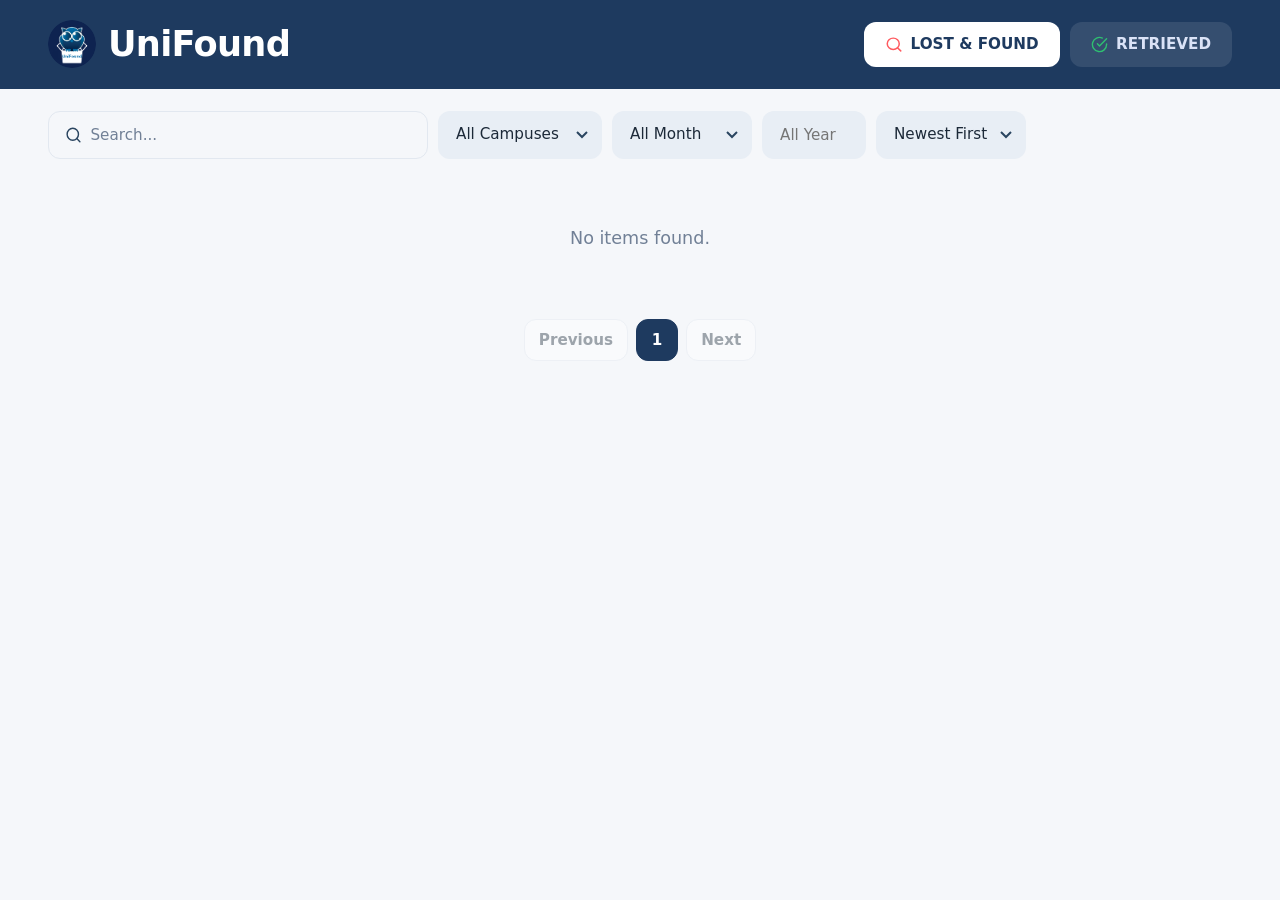
==== commit ff71e55a: "added logo, cleaned up admin pages" ====
--- a/index.html
+++ b/index.html
@@ -11,7 +11,7 @@
 </head>
 <body data-page="lost">
 	<header class="top">
-		<a class="logo" href="index.html">UniFound</a>
+		<a class="logo" href="index.html"><img class="logo-image" src="assets/unifound.png" alt="">UniFound</a>
 		<nav class="nav">
 			<a class="pill lf on" href="index.html"><img class="icon" src="assets/icons/nav-lost.svg" alt=""> LOST &amp; FOUND</a>
 			<a class="pill rt" href="retrieved.html"><img class="icon" src="assets/icons/nav-retrieved.svg" alt=""> RETRIEVED</a>
@@ -76,4 +76,4 @@
 	</div>
 	<script src="js/app.js?v=20261122m"></script>
 </body>
-</html>+</html>
--- a/css/style.css
+++ b/css/style.css
@@ -83,11 +83,23 @@
 }
 
 .logo {
+  display: inline-flex;
+  align-items: center;
+  gap: 12px;
   font-size: clamp(1.6rem, 4vw, 2.2rem);
   font-weight: 800;
   letter-spacing: -0.02em;
   color: #fff;
   text-decoration: none;
+}
+
+.logo-image {
+  display: block;
+  width: 48px;
+  height: 48px;
+  flex: none;
+  object-fit: contain;
+  border-radius: 50%;
 }
 
 .logo small {
